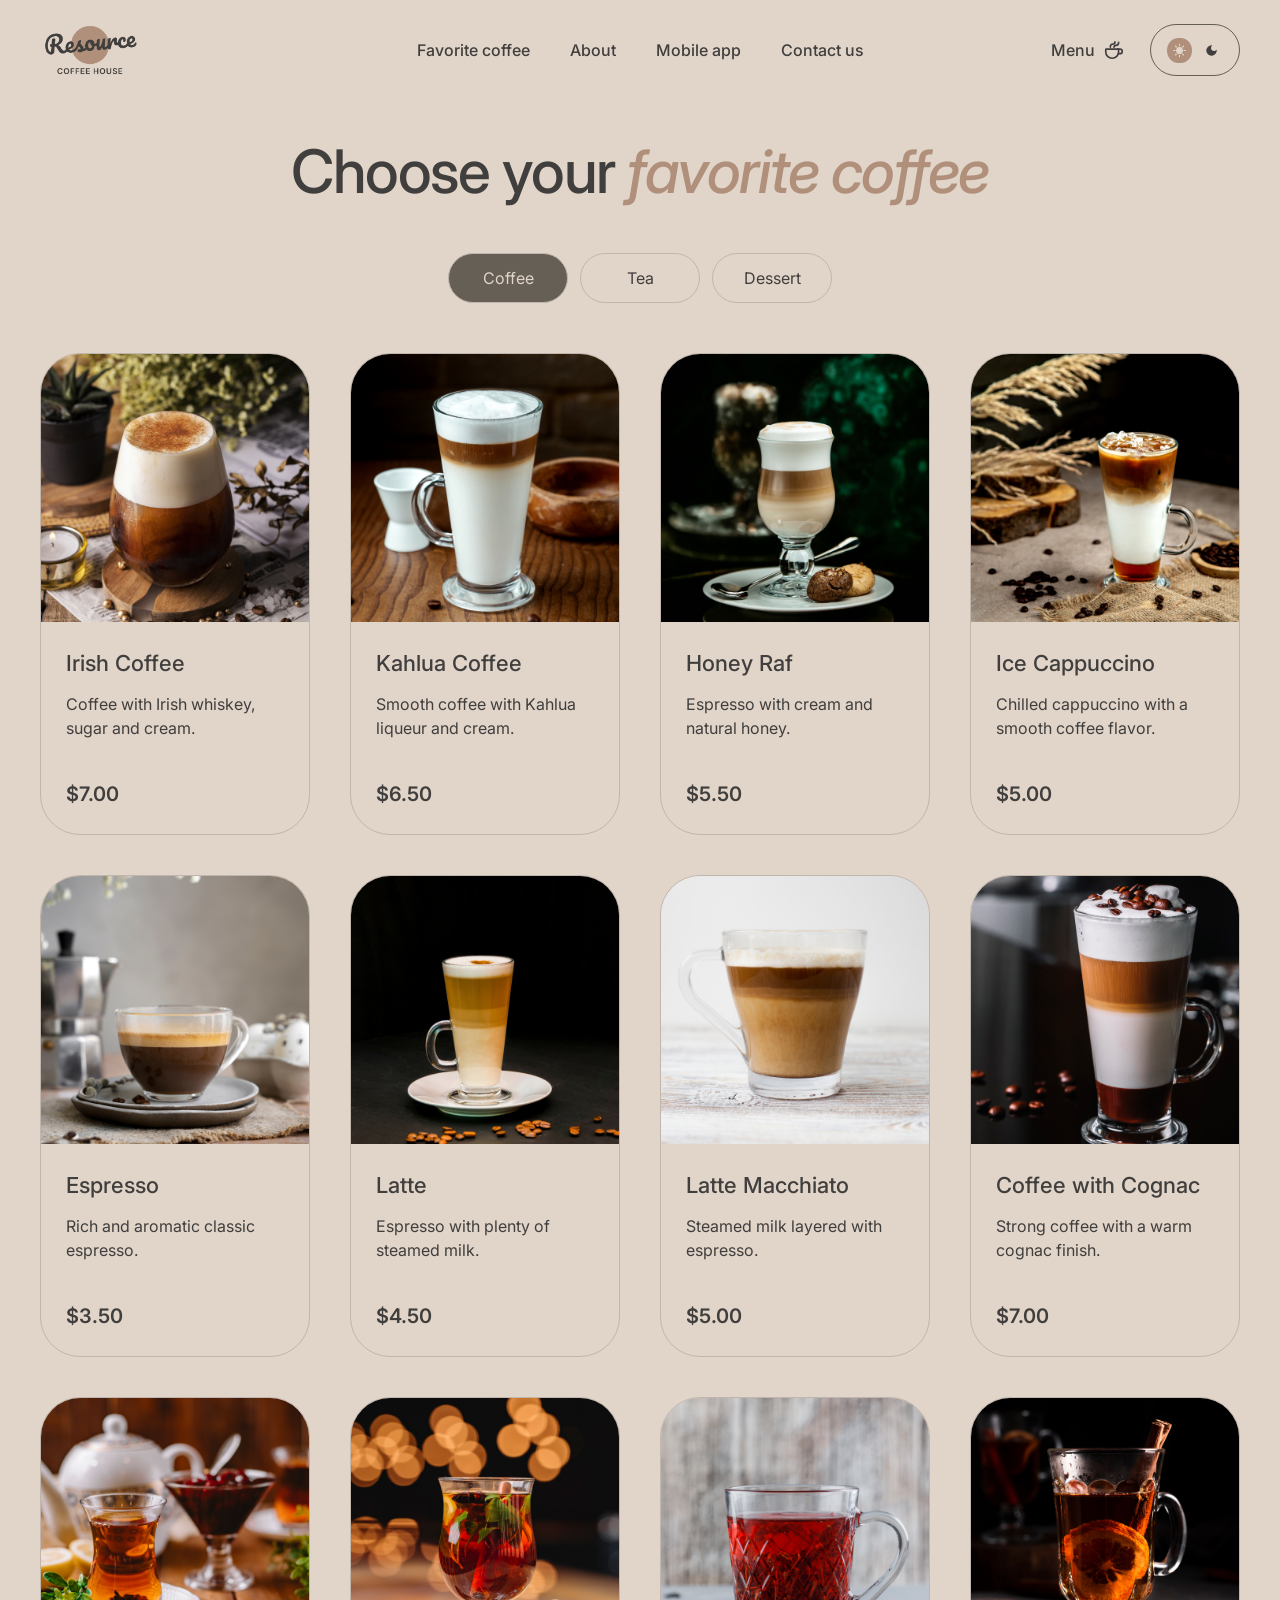
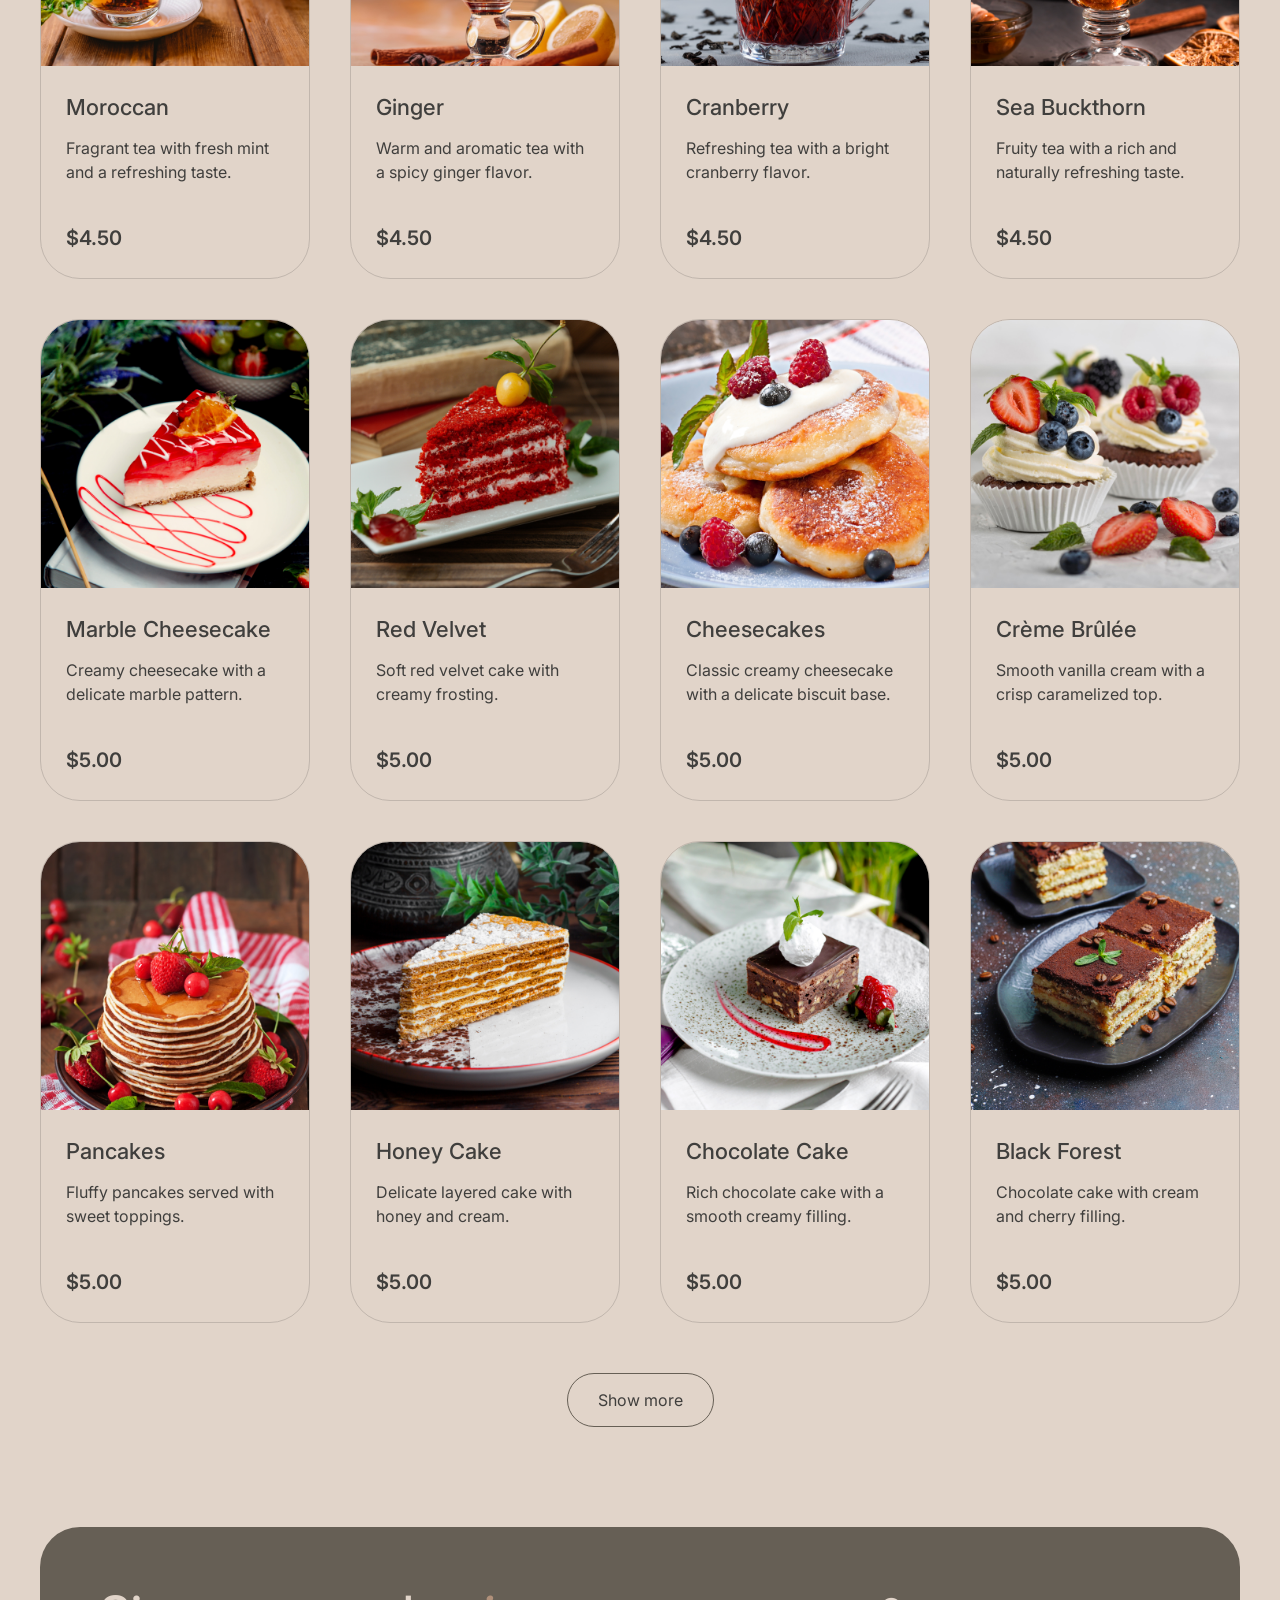
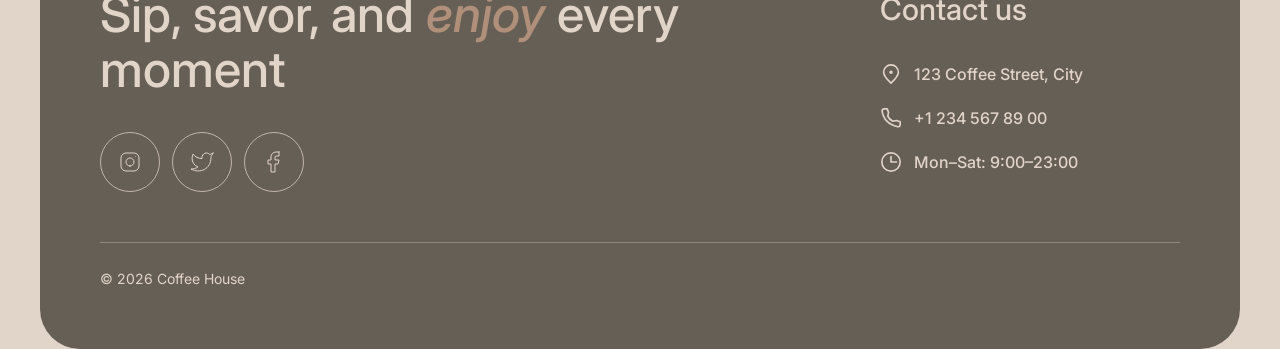
==== menu.html @ 5dfb5747 "feat: add landing page" ====
<!DOCTYPE html>
<html lang="en">
<head>
  <meta charset="utf-8">
  <meta name="viewport" content="width=device-width, initial-scale=1">
  <meta name="description" content="Coffee House menu.">
  <title>Coffee House - Menu</title>

  <link rel="icon" type="image/svg+xml" href="images/icons/coffee-cup.svg">

  <link rel="preconnect" href="https://fonts.googleapis.com">
  <link rel="preconnect" href="https://fonts.gstatic.com" crossorigin>
  <link
    href="https://fonts.googleapis.com/css2?family=Inter:ital,wght@0,400;0,500;0,600;1,500&display=swap"
    rel="stylesheet"
  >

  <link rel="stylesheet" href="css/style.css">
</head>

<body>

  <header class="header container">
    <a class="logo" href="index.html" aria-label="Coffee House home">
      <img class="logo__img logo-light" src="images/logo.png" alt="Coffee House">
      <img class="logo__img logo-dark" src="images/logo-dark.png" alt="">
    </a>

    <nav class="navigation" aria-label="Main navigation">
      <ul class="navigation-list">
        <li class="navigation-item">
          <a class="navigation-link" href="index.html#favorite">Favorite coffee</a>
        </li>
        <li class="navigation-item">
          <a class="navigation-link" href="index.html#about">About</a>
        </li>
        <li class="navigation-item">
          <a class="navigation-link" href="index.html#mobile-app">Mobile app</a>
        </li>
        <li class="navigation-item">
          <a class="navigation-link" href="#contacts">Contact us</a>
        </li>
      </ul>
    </nav>

    <div class="header-actions">
      <a class="menu-link" href="menu.html">
        <span>Menu</span>
        <img
          class="menu-link-icon"
          src="images/icons/coffee-cup.svg"
          alt=""
        >
      </a>

      <button class="theme-button" type="button" aria-label="Change theme">
        <img
          class="theme-icon theme-sun"
          src="images/icons/Sun.png"
          alt=""
        >
        <img
          class="theme-icon theme-sun-dark"
          src="images/icons/Sun-dark.png"
          alt=""
        >
        <img
          class="theme-icon theme-moon"
          src="images/icons/Moon.png"
          alt=""
        >
        <img
          class="theme-icon theme-moon-dark"
          src="images/icons/Moon-dark.png"
          alt=""
        >
      </button>

      <button
        class="burger-button"
        type="button"
        aria-label="Open navigation menu"
      >
        <span></span>
        <span></span>
      </button>
    </div>
  </header>

  <main class="menu container">

    <h1 class="section-title menu-title">
      Choose your <span>favorite coffee</span>
    </h1>

    <div class="menu-categories">
      <button class="menu-category menu-category-active" type="button">
        Coffee
      </button>

      <button class="menu-category" type="button">
        Tea
      </button>

      <button class="menu-category" type="button">
        Dessert
      </button>
    </div>

    <div class="menu-grid">

      <!-- Coffee -->

      <article class="menu-card">
        <div class="menu-card-image">
          <img src="images/irish-coffee.jpg" alt="Irish Coffee">
        </div>
        <div class="menu-card-content">
          <h2 class="menu-card-title">Irish Coffee</h2>
          <p class="menu-card-description">
            Coffee with Irish whiskey, sugar and cream.
          </p>
          <p class="menu-card-price">$7.00</p>
        </div>
      </article>

      <article class="menu-card">
        <div class="menu-card-image">
          <img src="images/kahlua-coffee.jpg" alt="Kahlua Coffee">
        </div>
        <div class="menu-card-content">
          <h2 class="menu-card-title">Kahlua Coffee</h2>
          <p class="menu-card-description">
            Smooth coffee with Kahlua liqueur and cream.
          </p>
          <p class="menu-card-price">$6.50</p>
        </div>
      </article>

      <article class="menu-card">
        <div class="menu-card-image">
          <img src="images/honey-raf.jpg" alt="Honey Raf">
        </div>
        <div class="menu-card-content">
          <h2 class="menu-card-title">Honey Raf</h2>
          <p class="menu-card-description">
            Espresso with cream and natural honey.
          </p>
          <p class="menu-card-price">$5.50</p>
        </div>
      </article>

      <article class="menu-card">
        <div class="menu-card-image">
          <img src="images/ice-cappuccino.jpg" alt="Ice Cappuccino">
        </div>
        <div class="menu-card-content">
          <h2 class="menu-card-title">Ice Cappuccino</h2>
          <p class="menu-card-description">
            Chilled cappuccino with a smooth coffee flavor.
          </p>
          <p class="menu-card-price">$5.00</p>
        </div>
      </article>

      <article class="menu-card">
        <div class="menu-card-image">
          <img src="images/espresso.jpg" alt="Espresso">
        </div>
        <div class="menu-card-content">
          <h2 class="menu-card-title">Espresso</h2>
          <p class="menu-card-description">
            Rich and aromatic classic espresso.
          </p>
          <p class="menu-card-price">$3.50</p>
        </div>
      </article>

      <article class="menu-card">
        <div class="menu-card-image">
          <img src="images/latte.jpg" alt="Latte">
        </div>
        <div class="menu-card-content">
          <h2 class="menu-card-title">Latte</h2>
          <p class="menu-card-description">
            Espresso with plenty of steamed milk.
          </p>
          <p class="menu-card-price">$4.50</p>
        </div>
      </article>

      <article class="menu-card">
        <div class="menu-card-image">
          <img src="images/latte-macchiato.jpg" alt="Latte Macchiato">
        </div>
        <div class="menu-card-content">
          <h2 class="menu-card-title">Latte Macchiato</h2>
          <p class="menu-card-description">
            Steamed milk layered with espresso.
          </p>
          <p class="menu-card-price">$5.00</p>
        </div>
      </article>

      <article class="menu-card">
        <div class="menu-card-image">
          <img src="images/coffee-with-cognac.jpg" alt="Coffee with Cognac">
        </div>
        <div class="menu-card-content">
          <h2 class="menu-card-title">Coffee with Cognac</h2>
          <p class="menu-card-description">
            Strong coffee with a warm cognac finish.
          </p>
          <p class="menu-card-price">$7.00</p>
        </div>
      </article>

      <!-- Tea -->

      <article class="menu-card">
        <div class="menu-card-image">
          <img src="images/moroccan.png" alt="Moroccan Tea">
        </div>
        <div class="menu-card-content">
          <h2 class="menu-card-title">Moroccan</h2>
          <p class="menu-card-description">
            Fragrant tea with fresh mint and a refreshing taste.
          </p>
          <p class="menu-card-price">$4.50</p>
        </div>
      </article>

      <article class="menu-card">
        <div class="menu-card-image">
          <img src="images/ginger.png" alt="Ginger Tea">
        </div>
        <div class="menu-card-content">
          <h2 class="menu-card-title">Ginger</h2>
          <p class="menu-card-description">
            Warm and aromatic tea with a spicy ginger flavor.
          </p>
          <p class="menu-card-price">$4.50</p>
        </div>
      </article>

      <article class="menu-card">
        <div class="menu-card-image">
          <img src="images/cranberry.png" alt="Cranberry Tea">
        </div>
        <div class="menu-card-content">
          <h2 class="menu-card-title">Cranberry</h2>
          <p class="menu-card-description">
            Refreshing tea with a bright cranberry flavor.
          </p>
          <p class="menu-card-price">$4.50</p>
        </div>
      </article>

      <article class="menu-card">
        <div class="menu-card-image">
          <img src="images/sea-buckthorn.png" alt="Sea Buckthorn Tea">
        </div>
        <div class="menu-card-content">
          <h2 class="menu-card-title">Sea Buckthorn</h2>
          <p class="menu-card-description">
            Fruity tea with a rich and naturally refreshing taste.
          </p>
          <p class="menu-card-price">$4.50</p>
        </div>
      </article>

      <!-- Dessert -->

      <article class="menu-card">
        <div class="menu-card-image">
          <img src="images/marble-cheesecake.png" alt="Marble Cheesecake">
        </div>
        <div class="menu-card-content">
          <h2 class="menu-card-title">Marble Cheesecake</h2>
          <p class="menu-card-description">
            Creamy cheesecake with a delicate marble pattern.
          </p>
          <p class="menu-card-price">$5.00</p>
        </div>
      </article>

      <article class="menu-card">
        <div class="menu-card-image">
          <img src="images/red-velvet.png" alt="Red Velvet">
        </div>
        <div class="menu-card-content">
          <h2 class="menu-card-title">Red Velvet</h2>
          <p class="menu-card-description">
            Soft red velvet cake with creamy frosting.
          </p>
          <p class="menu-card-price">$5.00</p>
        </div>
      </article>

      <article class="menu-card">
        <div class="menu-card-image">
          <img src="images/cheesecakes.png" alt="Cheesecakes">
        </div>
        <div class="menu-card-content">
          <h2 class="menu-card-title">Cheesecakes</h2>
          <p class="menu-card-description">
            Classic creamy cheesecake with a delicate biscuit base.
          </p>
          <p class="menu-card-price">$5.00</p>
        </div>
      </article>

      <article class="menu-card">
        <div class="menu-card-image">
          <img src="images/creme-brulee.png" alt="Crème Brûlée">
        </div>
        <div class="menu-card-content">
          <h2 class="menu-card-title">Crème Brûlée</h2>
          <p class="menu-card-description">
            Smooth vanilla cream with a crisp caramelized top.
          </p>
          <p class="menu-card-price">$5.00</p>
        </div>
      </article>

      <article class="menu-card">
        <div class="menu-card-image">
          <img src="images/pancakes.png" alt="Pancakes">
        </div>
        <div class="menu-card-content">
          <h2 class="menu-card-title">Pancakes</h2>
          <p class="menu-card-description">
            Fluffy pancakes served with sweet toppings.
          </p>
          <p class="menu-card-price">$5.00</p>
        </div>
      </article>

      <article class="menu-card">
        <div class="menu-card-image">
          <img src="images/honey-cake.png" alt="Honey Cake">
        </div>
        <div class="menu-card-content">
          <h2 class="menu-card-title">Honey Cake</h2>
          <p class="menu-card-description">
            Delicate layered cake with honey and cream.
          </p>
          <p class="menu-card-price">$5.00</p>
        </div>
      </article>

      <article class="menu-card">
        <div class="menu-card-image">
          <img src="images/chocolate-cake.png" alt="Chocolate Cake">
        </div>
        <div class="menu-card-content">
          <h2 class="menu-card-title">Chocolate Cake</h2>
          <p class="menu-card-description">
            Rich chocolate cake with a smooth creamy filling.
          </p>
          <p class="menu-card-price">$5.00</p>
        </div>
      </article>

      <article class="menu-card">
        <div class="menu-card-image">
          <img src="images/black-forest.png" alt="Black Forest">
        </div>
        <div class="menu-card-content">
          <h2 class="menu-card-title">Black Forest</h2>
          <p class="menu-card-description">
            Chocolate cake with cream and cherry filling.
          </p>
          <p class="menu-card-price">$5.00</p>
        </div>
      </article>

    </div>

    <button class="menu-more" type="button">
      Show more
    </button>
  </main>

  <footer class="footer container" id="contacts">
    <div class="footer-inner">

      <div class="footer-offer">
        <h2 class="footer-title">
          Sip, savor, and <span>enjoy</span> every moment
        </h2>

        <div class="footer-socials">
          <a
            class="footer-social"
            href="https://www.instagram.com/"
            aria-label="Instagram"
          >
            <img src="images/icons/instagram.svg" alt="">
          </a>

          <a
            class="footer-social"
            href="https://twitter.com/"
            aria-label="Twitter"
          >
            <img src="images/icons/twitter.svg" alt="">
          </a>

          <a
            class="footer-social"
            href="https://www.facebook.com/"
            aria-label="Facebook"
          >
            <img src="images/icons/facebook.svg" alt="">
          </a>
        </div>
      </div>

      <div class="footer-contacts">
        <h2>Contact us</h2>

        <ul class="contacts">
          <li>
            <a class="contact-link" href="#">
              <img src="images/icons/pin-alt.svg" alt="">
              <span>123 Coffee Street, City</span>
            </a>
          </li>

          <li>
            <a class="contact-link" href="tel:+12345678900">
              <img src="images/icons/phone.svg" alt="">
              <span>+1 234 567 89 00</span>
            </a>
          </li>

          <li class="contact-hours">
            <img src="images/icons/clock.svg" alt="">
            <span>Mon–Sat: 9:00–23:00</span>
          </li>
        </ul>
      </div>

    </div>

    <p class="footer-copyright">© 2026 Coffee House</p>
  </footer>

  <script src="js/script.js"></script>
</body>
</html>
---- css/style.css ----
/* Основные настройки */

* {
  box-sizing: border-box;
}

html {
  scroll-behavior: smooth;
}

body {
  margin: 0;
  background: #e1d4c9;
  color: #403f3d;
  font-family: "Inter", Arial, sans-serif;
  font-size: 16px;
  line-height: 1.5;
  transition: background-color 0.3s ease, color 0.3s ease;
}

body.dark-theme {
  background: #403f3d;
  color: #e1d4c9;
}

a {
  color: inherit;
  text-decoration: none;
}

button {
  color: inherit;
  font: inherit;
}

img {
  display: block;
  max-width: 100%;
}

.container {
  width: min(1360px, calc(100% - 80px));
  margin: 0 auto;
}

.section-title {
  margin: 0;
  font-size: 60px;
  font-weight: 500;
  line-height: 1.05;
  letter-spacing: -1.5px;
}

.section-title span,
.footer-title span,
.hero-title-accent {
  color: #b0907a;
  font-style: italic;
}

body.dark-theme .section-title span,
body.dark-theme .footer-title span,
body.dark-theme .hero-title-accent {
  color: #c1b6ad;
}

/* Шапка */

.header {
  display: grid;
  grid-template-columns: 1fr auto 1fr;
  align-items: center;
  min-height: 100px;
  gap: 30px;
}

.logo {
  justify-self: start;
  flex-shrink: 0;
  width: 100px;
}

.logo__img {
  width: 100px;
  height: auto;
}

.logo-dark {
  display: none;
}

body.dark-theme .logo-light {
  display: none;
}

body.dark-theme .logo-dark {
  display: block;
}

.navigation {
  justify-self: center;
}

.navigation-list {
  display: flex;
  align-items: center;
  gap: 40px;
  margin: 0;
  padding: 0;
  list-style: none;
}

.navigation-link,
.menu-link {
  position: relative;
  font-weight: 500;
}

.navigation-link::after,
.menu-link::after {
  position: absolute;
  right: 0;
  bottom: -6px;
  left: 0;
  height: 2px;
  background: currentColor;
  content: "";
  transform: scaleX(0);
  transform-origin: right;
  transition: transform 0.3s ease;
}

.navigation-link:hover::after,
.menu-link:hover::after {
  transform: scaleX(1);
  transform-origin: left;
}

.header-actions {
  display: flex;
  align-items: center;
  justify-self: end;
  gap: 25px;
}

.menu-link {
  display: flex;
  align-items: center;
  gap: 8px;
}

.menu-link-icon {
  width: 22px;
  height: 22px;
  object-fit: contain;
}

/* Переключатель темы */

.theme-button {
  display: flex;
  align-items: center;
  justify-content: center;
  gap: 7px;
  width: 90px;
  height: 52px;
  padding: 6px 12px;
  border: 1px solid #665f55;
  border-radius: 100px;
  background: transparent;
  cursor: pointer;
  transition: background-color 0.3s ease, transform 0.3s ease;
}

.theme-button:hover {
  transform: scale(1.03);
}

.theme-icon {
  width: 25px;
  height: 25px;
}

.theme-sun-dark,
.theme-moon-dark {
  display: none;
}

.theme-sun,
.theme-moon {
  display: block;
}

body.dark-theme .theme-sun,
body.dark-theme .theme-moon {
  display: none;
}

body.dark-theme .theme-sun-dark,
body.dark-theme .theme-moon-dark {
  display: block;
}

/* Бургер */

.burger-button {
  display: none;
  width: 44px;
  height: 44px;
  padding: 10px;
  border: 1px solid #665f55;
  border-radius: 50%;
  background: transparent;
}

/* Главный экран */

.hero {
  position: relative;
  min-height: 644px;
  overflow: hidden;
  border-radius: 40px;
}

.hero-background {
  position: absolute;
  inset: 0;
}

.hero-background::after {
  position: absolute;
  inset: 0;
  background: rgb(0 0 0 / 45%);
  content: "";
}

.hero-background img {
  width: 100%;
  height: 100%;
  object-fit: cover;
}

.hero-content {
  position: relative;
  z-index: 1;
  display: flex;
  flex-direction: column;
  align-items: flex-start;
  justify-content: center;
  width: min(530px, 100%);
  min-height: 644px;
  padding: 60px;
  color: #e1d4c9;
}

.hero-title {
  margin: 0 0 30px;
  font-size: 72px;
  font-weight: 500;
  line-height: 1.05;
  letter-spacing: -2px;
}

.hero-title span {
  display: block;
}

.hero-text {
  max-width: 500px;
  margin: 0 0 40px;
  font-size: 16px;
  line-height: 1.5;
}

.hero-button {
  display: inline-flex;
  align-items: center;
  justify-content: center;
  gap: 12px;
  min-width: 200px;
  min-height: 64px;
  padding: 15px 25px;
  border-radius: 20px;
  background: #e1d4c9;
  color: #403f3d;
  font-weight: 600;
  transition: background-color 0.3s ease, transform 0.3s ease;
}

.hero-button-icon {
  font-size: 20px;
  transition: transform 0.3s ease;
}

.hero-button:hover {
  background: #fff;
  transform: translateY(-2px);
}

.hero-button:hover .hero-button-icon {
  transform: translate(3px, -3px);
}

/* Любимый кофе */

.favorite {
  padding-top: 100px;
}

.favorite-title {
  margin-bottom: 50px;
  text-align: center;
}

.slider {
  display: flex;
  align-items: center;
  justify-content: center;
  gap: 35px;
}

.slider-viewport {
  width: 480px;
  overflow: hidden;
}

.slider-track {
  display: flex;
}

.slider-card {
  flex: 0 0 100%;
  text-align: center;
}

.slider-image {
  width: 480px;
  height: 480px;
  margin: 0 auto 25px;
  object-fit: contain;
}

.slider-title {
  margin: 0 0 15px;
  font-size: 30px;
  font-weight: 500;
}

.slider-description {
  max-width: 480px;
  margin: 0 auto 15px;
}

.slider-price {
  margin: 0;
  font-size: 24px;
  font-weight: 600;
}

.slider-button {
  display: flex;
  align-items: center;
  justify-content: center;
  flex-shrink: 0;
  width: 60px;
  height: 60px;
  padding: 0;
  border: 1px solid #665f55;
  border-radius: 50%;
  background: transparent;
  cursor: pointer;
  font-size: 25px;
  transition: background-color 0.3s ease, color 0.3s ease;
}

.slider-button:hover {
  background: #665f55;
  color: #e1d4c9;
}

.slider-controls {
  display: flex;
  justify-content: center;
  gap: 8px;
  margin-top: 30px;
}

.slider-control {
  width: 40px;
  height: 4px;
  padding: 0;
  border: 0;
  border-radius: 5px;
  background: #c1b6ad;
}

.slider-control-active {
  background: #665f55;
}

/* О кофейне */

.about {
  padding-top: 100px;
}

.about-title {
  margin-bottom: 50px;
}

.about-images {
  display: grid;
  grid-template-columns: 1fr 1fr;
  gap: 40px;
}

.about-column {
  display: flex;
  flex-direction: column;
  gap: 40px;
}

.about-box {
  position: relative;
  overflow: hidden;
  border-radius: 40px;
}

.about-box-tall {
  height: 590px;
}

.about-box-short {
  height: 430px;
}

.about-box img {
  width: 100%;
  height: 100%;
  object-fit: cover;
  transition: transform 0.5s ease;
}

.about-box:hover img {
  transform: scale(1.03);
}

/* Мобильное приложение */

.mobile-app {
  padding-top: 100px;
}

.mobile-app-content {
  display: flex;
  align-items: center;
  justify-content: space-between;
  min-height: 620px;
  padding: 60px;
  overflow: hidden;
  border-radius: 40px;
  background: #e1d4c9;
  color: #403f3d;
}

.mobile-app-text {
  width: 52%;
  min-width: 0;
}

.mobile-app-text .section-title {
  margin-bottom: 30px;
}

.mobile-app-text p {
  max-width: 500px;
  margin: 0 0 35px;
}

.mobile-app-buttons {
  display: flex;
  flex-wrap: wrap;
  gap: 15px;
}

.store-button {
  display: flex;
  align-items: center;
  gap: 10px;
  min-width: 190px;
  min-height: 64px;
  padding: 10px 18px;
  border: 1px solid #665f55;
  border-radius: 15px;
  transition: background-color 0.3s ease, color 0.3s ease;
}

.store-button:hover {
  background: #665f55;
  color: #e1d4c9;
}

.store-button-icon {
  width: 28px;
  height: 28px;
  flex-shrink: 0;
}

.store-icon-dark {
  display: none;
}

body.dark-theme .store-icon-light {
  display: none;
}

body.dark-theme .store-icon-dark {
  display: block;
}

.store-button-text {
  display: flex;
  flex-direction: column;
  font-size: 16px;
  font-weight: 600;
  line-height: 1.2;
}

.store-button-caption {
  font-size: 10px;
  font-weight: 400;
  text-transform: uppercase;
}

.mobile-app-image {
  display: flex;
  align-items: center;
  justify-content: center;
  width: 43%;
  min-width: 0;
}

.mobile-app-image img {
  width: min(520px, 100%);
  max-height: 620px;
  object-fit: contain;
}

/* Подвал */

.footer {
  margin-top: 100px;
  padding: 60px;
  border-radius: 40px;
  background: #665f55;
  color: #e1d4c9;
}

.footer-inner {
  display: flex;
  justify-content: space-between;
  gap: 80px;
  min-width: 0;
}

.footer-offer {
  max-width: 600px;
  min-width: 0;
}

.footer-title {
  margin: 0 0 35px;
  font-size: 50px;
  font-weight: 500;
  line-height: 1.1;
}

.footer-socials {
  display: flex;
  gap: 12px;
}

.footer-social {
  display: flex;
  align-items: center;
  justify-content: center;
  width: 60px;
  height: 60px;
  border: 1px solid #c1b6ad;
  border-radius: 50%;
  transition: background-color 0.3s ease, transform 0.3s ease;
}

.footer-social img {
  width: 24px;
  height: 24px;
}

.footer-social:hover {
  background: #e1d4c9;
  transform: translateY(-3px);
}

.footer-social:hover img {
  filter: brightness(0.5);
}

.footer-contacts {
  min-width: 300px;
}

.footer-contacts h2 {
  margin: 0 0 30px;
  font-size: 30px;
  font-weight: 500;
}

.contacts {
  display: flex;
  flex-direction: column;
  gap: 20px;
  margin: 0;
  padding: 0;
  list-style: none;
}

.contact-link,
.contact-hours {
  display: flex;
  align-items: center;
  gap: 12px;
  font-weight: 500;
}

.contact-link img,
.contact-hours img {
  width: 22px;
  height: 22px;
  flex-shrink: 0;
}

.contact-link {
  position: relative;
  width: fit-content;
}

.contact-link::after {
  position: absolute;
  right: 0;
  bottom: -5px;
  left: 34px;
  height: 1px;
  background: currentColor;
  content: "";
  transform: scaleX(0);
  transform-origin: right;
  transition: transform 0.3s ease;
}

.contact-link:hover::after {
  transform: scaleX(1);
  transform-origin: left;
}

.footer-copyright {
  margin: 50px 0 0;
  padding-top: 25px;
  border-top: 1px solid rgb(225 212 201 / 35%);
  font-size: 14px;
}

/* Меню */

.menu {
  padding-top: 40px;
}

.menu-title {
  max-width: 800px;
  margin: 0 auto 50px;
  text-align: center;
}

.menu-categories {
  display: flex;
  justify-content: center;
  gap: 12px;
  margin-bottom: 50px;
}

.menu-category {
  min-width: 120px;
  padding: 12px 22px;
  border: 1px solid #c1b6ad;
  border-radius: 100px;
  background: transparent;
  cursor: pointer;
  text-align: center;
  transition: background-color 0.3s ease, color 0.3s ease;
}

.menu-category:hover,
.menu-category-active {
  background: #665f55;
  color: #e1d4c9;
}

.menu-grid {
  display: grid;
  grid-template-columns: repeat(4, 1fr);
  gap: 40px;
}

.menu-card {
  overflow: hidden;
  border: 1px solid #c1b6ad;
  border-radius: 40px;
  background: transparent;
  transition: transform 0.3s ease, box-shadow 0.3s ease;
}

.menu-card:hover {
  transform: translateY(-5px);
  box-shadow: 0 10px 30px rgb(64 63 61 / 12%);
}

.menu-card-image {
  width: 100%;
  aspect-ratio: 1;
  overflow: hidden;
}

.menu-card-image img {
  width: 100%;
  height: 100%;
  object-fit: cover;
  transition: transform 0.4s ease;
}

.menu-card:hover .menu-card-image img {
  transform: scale(1.04);
}

.menu-card-content {
  padding: 25px;
}

.menu-card-title {
  margin: 0 0 12px;
  font-size: 22px;
  font-weight: 500;
}

.menu-card-description {
  min-height: 72px;
  margin: 0 0 15px;
}

.menu-card-price {
  margin: 0;
  font-size: 20px;
  font-weight: 600;
}

.menu-more {
  display: block;
  margin: 50px auto 0;
  padding: 14px 30px;
  border: 1px solid #665f55;
  border-radius: 100px;
  background: transparent;
  cursor: pointer;
  transition: background-color 0.3s ease, color 0.3s ease;
}

.menu-more:hover {
  background: #665f55;
  color: #e1d4c9;
}

/* Планшетная версия */

@media (max-width: 1100px) {
  .container {
    width: min(100% - 60px, 1360px);
  }

  .navigation-list {
    gap: 20px;
  }

  .header-actions {
    gap: 15px;
  }

  .hero,
  .hero-content {
    min-height: 600px;
  }

  .hero-title {
    font-size: 60px;
  }

  .mobile-app-content {
    min-height: 560px;
    padding: 45px;
  }

  .mobile-app-image {
    width: 40%;
  }

  .mobile-app-image img {
    width: 350px;
    max-height: 470px;
  }

  .menu-grid {
    grid-template-columns: repeat(3, 1fr);
  }
}

/* Мобильная версия */

@media (max-width: 768px) {
  .container {
    width: calc(100% - 32px);
    min-width: 0;
  }

  .header {
    display: flex;
    min-height: 90px;
    gap: 15px;
  }

  .logo {
    width: 100px;
    min-width: 0;
  }

  .logo__img {
    width: 100px;
  }

  .navigation,
  .menu-link {
    display: none;
  }

  .header-actions {
    display: flex;
    align-items: center;
    justify-self: auto;
    gap: 12px;
    margin-left: auto;
    min-width: 0;
  }

  .theme-button {
    width: 76px;
    height: 50px;
    flex-shrink: 0;
  }

  .burger-button {
    display: flex;
    flex-shrink: 0;
    flex-direction: column;
    align-items: center;
    justify-content: center;
    gap: 6px;
  }

  .burger-button span {
    width: 20px;
    height: 2px;
    border-radius: 2px;
    background: currentColor;
  }

  .section-title {
    font-size: 42px;
  }

  .hero {
    min-height: 600px;
    border-radius: 30px;
  }

  .hero-content {
    width: 100%;
    min-height: 600px;
    padding: 40px 30px;
  }

  .hero-title {
    font-size: 52px;
  }

  .slider {
    min-width: 0;
    gap: 15px;
  }

  .slider-viewport {
    width: calc(100% - 130px);
    min-width: 0;
  }

  .slider-card {
    min-width: 0;
  }

  .slider-button {
    width: 50px;
    height: 50px;
  }

  .slider-image {
    width: 100%;
    height: auto;
  }

  .about-images {
    grid-template-columns: 1fr;
  }

  .about-box-tall,
  .about-box-short {
    height: 500px;
  }

  .about-column:last-child .about-box-short,
  .about-column:last-child .about-box-tall {
    display: none;
  }

  .mobile-app-content {
    flex-direction: column;
    align-items: flex-start;
    min-height: auto;
    padding: 40px 30px 0;
  }

  .mobile-app-text {
    width: 100%;
  }

  .mobile-app-image {
    width: 100%;
    margin-top: 40px;
  }

  .mobile-app-image img {
    width: 330px;
    max-width: 100%;
    max-height: 440px;
  }

  .footer {
    padding: 45px 30px;
    border-radius: 30px;
  }

  .footer-inner {
    flex-direction: column;
    gap: 50px;
  }

  .footer-title {
    font-size: 42px;
  }

  .footer-contacts {
    min-width: 0;
  }

  .menu-grid {
    grid-template-columns: repeat(2, 1fr);
    gap: 20px;
  }

  .menu-card {
    border-radius: 30px;
  }

  .menu-card-content {
    padding: 20px;
  }
}

/* Маленькие экраны */

@media (max-width: 480px) {
  .section-title {
    font-size: 34px;
  }

  .header {
    min-height: 80px;
  }

  .logo,
  .logo__img {
    width: 80px;
  }

  .header-actions {
    gap: 8px;
  }

  .theme-button {
    width: 68px;
    height: 48px;
    padding: 6px 9px;
  }

  .theme-icon {
    width: 23px;
    height: 23px;
  }

  .hero {
    min-height: 550px;
    border-radius: 25px;
  }

  .hero-content {
    min-height: 550px;
    padding: 30px 20px;
  }

  .hero-title {
    font-size: 42px;
    letter-spacing: -1px;
  }

  .hero-text {
    font-size: 14px;
  }

  .favorite,
  .about,
  .mobile-app {
    padding-top: 70px;
  }

  .favorite-title {
    margin-bottom: 35px;
  }

  .slider {
    gap: 8px;
  }

  .slider-button {
    width: 42px;
    height: 42px;
    font-size: 18px;
  }

  .slider-viewport {
    width: calc(100% - 100px);
    min-width: 0;
  }

  .slider-title {
    font-size: 23px;
  }

  .slider-description {
    font-size: 14px;
  }

  .about-images {
    gap: 20px;
  }

  .about-column {
    gap: 20px;
  }

  .about-box-tall,
  .about-box-short {
    height: 330px;
    border-radius: 25px;
  }

  .mobile-app-content {
    padding: 30px 20px 0;
    border-radius: 25px;
  }

  .mobile-app-buttons {
    flex-direction: column;
    width: 100%;
  }

  .store-button {
    width: 100%;
    min-width: 0;
  }

  .mobile-app-image img {
    width: 280px;
    max-width: 100%;
    max-height: 380px;
  }

  .footer {
    margin-top: 70px;
    padding: 35px 20px;
    border-radius: 25px;
  }

  .footer-title {
    font-size: 34px;
  }

  .footer-social {
    width: 52px;
    height: 52px;
  }

  .footer-contacts h2 {
    font-size: 26px;
  }

  .menu-categories {
    flex-wrap: wrap;
  }

  .menu-grid {
    grid-template-columns: 1fr;
  }

  .menu-card-description {
    min-height: auto;
  }
}

/* Экран 380 px и меньше */

@media (max-width: 380px) {
  .container {
    width: calc(100% - 24px);
  }

  .header {
    gap: 8px;
  }

  .logo,
  .logo__img {
    width: 72px;
  }

  .header-actions {
    gap: 6px;
  }

  .theme-button {
    width: 64px;
    height: 46px;
    gap: 4px;
    padding: 5px 7px;
  }

  .theme-icon {
    width: 21px;
    height: 21px;
  }

  .burger-button {
    width: 42px;
    height: 42px;
  }

  .hero {
    min-height: 520px;
  }

  .hero-content {
    min-height: 520px;
    padding: 28px 18px;
  }

  .hero-title {
    font-size: 38px;
  }

  .hero-text {
    max-width: 100%;
  }

  .hero-button {
    min-width: 170px;
    min-height: 58px;
  }

  .favorite-title,
  .about-title {
    text-align: center;
  }

  .slider {
    gap: 5px;
  }

  .slider-button {
    flex-shrink: 0;
    width: 40px;
    height: 40px;
  }

  .slider-viewport {
    width: calc(100% - 90px);
  }

  .slider-title {
    font-size: 21px;
  }

  .slider-description {
    font-size: 13px;
  }

  .about-box-tall,
  .about-box-short {
    height: 300px;
  }

  .mobile-app-content {
    padding: 28px 18px 0;
  }

  .mobile-app-text .section-title {
    margin-bottom: 20px;
  }

  .mobile-app-text p {
    font-size: 14px;
  }

  .mobile-app-image {
    margin-top: 30px;
  }

  .mobile-app-image img {
    width: 260px;
    max-height: 350px;
  }

  .footer {
    padding: 30px 18px;
  }

  .footer-title {
    font-size: 30px;
  }

  .footer-contacts h2 {
    font-size: 24px;
  }

  .contact-link,
  .contact-hours {
    font-size: 14px;
  }

  .menu {
    padding-top: 25px;
  }

  .menu-title {
    margin-bottom: 30px;
  }

  .menu-categories {
    gap: 8px;
    margin-bottom: 30px;
  }

  .menu-category {
    min-width: 0;
    padding: 10px 16px;
  }

  .menu-grid {
    gap: 16px;
  }

  .menu-card-content {
    padding: 16px;
  }

  .menu-card-title {
    font-size: 20px;
  }
}

/* Доступность */

@media (prefers-reduced-motion: reduce) {
  html {
    scroll-behavior: auto;
  }

  *,
  *::before,
  *::after {
    transition-duration: 0.01ms !important;
  }
}

/* Тёмная тема */

body.dark-theme .theme-button,
body.dark-theme .slider-button,
body.dark-theme .menu-category,
body.dark-theme .menu-more {
  border-color: #c1b6ad;
}

body.dark-theme .slider-button:hover,
body.dark-theme .menu-category:hover,
body.dark-theme .menu-category-active,
body.dark-theme .menu-more:hover {
  background: #c1b6ad;
  color: #403f3d;
}

body.dark-theme .menu-card {
  border-color: #665f55;
}

body.dark-theme .mobile-app-content {
  background: #665f55;
  color: #e1d4c9;
}

body.dark-theme .store-button {
  border-color: #c1b6ad;
}

body.dark-theme .store-button:hover {
  background: #e1d4c9;
  color: #403f3d;
}

body.dark-theme .footer {
  background: #292724;
}

body.dark-theme .theme-button {
  border-color: #c1b6ad;
}
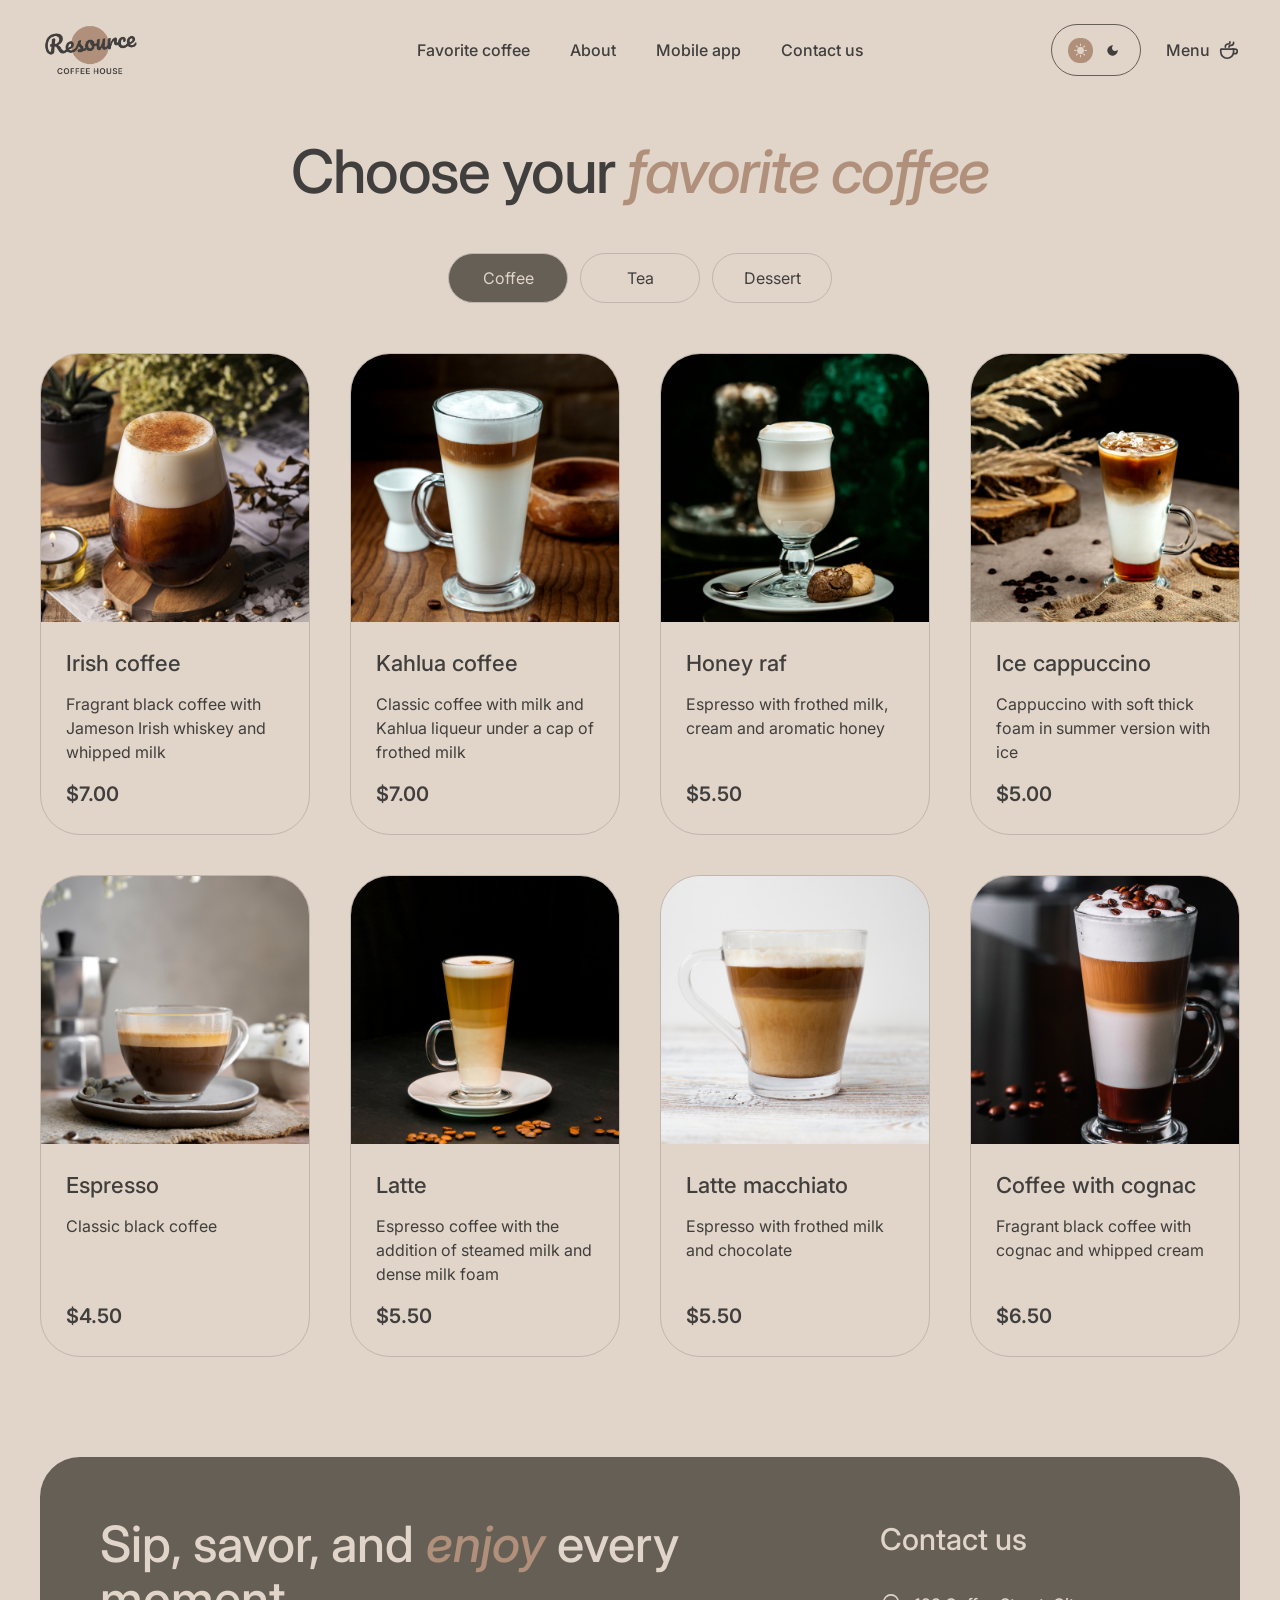
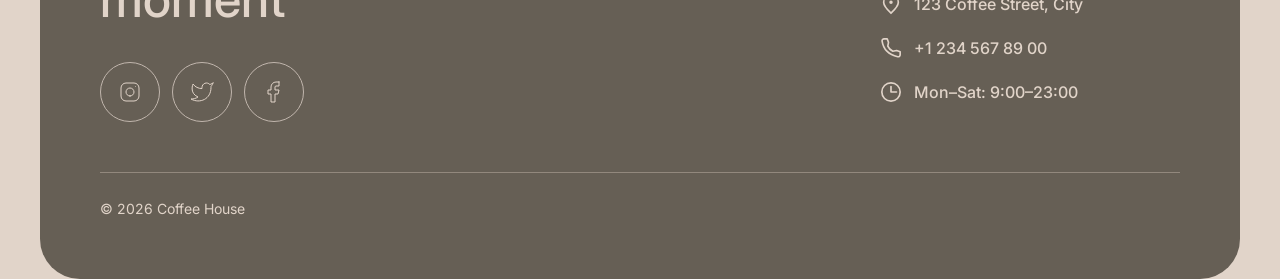
==== commit d9bef37f: "feat: implement landing page part 2" ====
--- a/menu.html
+++ b/menu.html
@@ -42,17 +42,7 @@
         </li>
       </ul>
     </nav>
-
     <div class="header-actions">
-      <a class="menu-link" href="menu.html">
-        <span>Menu</span>
-        <img
-          class="menu-link-icon"
-          src="images/icons/coffee-cup.svg"
-          alt=""
-        >
-      </a>
-
       <button class="theme-button" type="button" aria-label="Change theme">
         <img
           class="theme-icon theme-sun"
@@ -76,6 +66,15 @@
         >
       </button>
 
+      <a class="menu-link" href="menu.html">
+        <span>Menu</span>
+        <img
+          class="menu-link-icon"
+          src="images/icons/coffee-cup.svg"
+          alt=""
+        >
+      </a>
+
       <button
         class="burger-button"
         type="button"
@@ -94,15 +93,27 @@
     </h1>
 
     <div class="menu-categories">
-      <button class="menu-category menu-category-active" type="button">
+      <button
+        class="menu-category menu-category-active"
+        type="button"
+        data-category="coffee"
+      >
         Coffee
       </button>
 
-      <button class="menu-category" type="button">
+      <button
+        class="menu-category"
+        type="button"
+        data-category="tea"
+      >
         Tea
       </button>
 
-      <button class="menu-category" type="button">
+      <button
+        class="menu-category"
+        type="button"
+        data-category="dessert"
+      >
         Dessert
       </button>
     </div>
@@ -422,7 +433,7 @@
 
         <ul class="contacts">
           <li>
-            <a class="contact-link" href="#">
+            <a class="contact-link" href="https://www.google.com/maps/search/?api=1&query=123%20Coffee%20Street%2C%20City" target="_blank" rel="noopener noreferrer">
               <img src="images/icons/pin-alt.svg" alt="">
               <span>123 Coffee Street, City</span>
             </a>
--- a/css/style.css
+++ b/css/style.css
@@ -1356,4 +1356,413 @@
 
 body.dark-theme .theme-button {
   border-color: #c1b6ad;
+}
+
+/* Бургер-меню */
+
+body.burger-open {
+  overflow: hidden;
+}
+
+.burger-menu {
+  position: fixed;
+  top: 0;
+  right: 0;
+  bottom: 0;
+  left: 0;
+  z-index: 999;
+  display: none;
+  padding: 60px 20px 40px;
+  overflow-y: auto;
+  background-color: inherit;
+  color: inherit;
+  opacity: 0;
+  visibility: hidden;
+  pointer-events: none;
+  transform: translateX(100%);
+  transition:
+    transform 0.3s ease,
+    opacity 0.3s ease,
+    visibility 0s linear 0.3s;
+}
+
+.burger-menu-open {
+  opacity: 1;
+  visibility: visible;
+  pointer-events: auto;
+  transform: translateX(0);
+  transition:
+    transform 0.3s ease,
+    opacity 0.3s ease,
+    visibility 0s linear 0s;
+}
+
+.burger-menu-list {
+  display: flex;
+  flex-direction: column;
+  align-items: center;
+  gap: 40px;
+  margin: 0;
+  padding: 0;
+  list-style: none;
+}
+
+.burger-menu-item {
+  display: flex;
+  justify-content: center;
+}
+
+.burger-menu-link {
+  display: flex;
+  align-items: center;
+  justify-content: center;
+  gap: 8px;
+  font-size: 24px;
+  font-weight: 500;
+  text-align: center;
+  text-decoration: none;
+}
+
+.burger-menu-link-menu img {
+  width: 20px;
+  height: 20px;
+}
+
+.burger-button span {
+  transition:
+    transform 0.3s ease,
+    opacity 0.3s ease;
+}
+
+.burger-button-open span:first-child {
+  transform: translateY(4px) rotate(45deg);
+}
+
+.burger-button-open span:last-child {
+  transform: translateY(-4px) rotate(-45deg);
+}
+
+@media (max-width: 480px) {
+  .burger-menu {
+    padding: 50px 20px 30px;
+  }
+
+  .burger-menu-list {
+    gap: 30px;
+  }
+
+  .burger-menu-link {
+    font-size: 22px;
+  }
+}
+
+/* Слайдер */
+
+.slider {
+  display: flex;
+  align-items: center;
+  justify-content: center;
+  gap: 40px;
+  width: 100%;
+}
+
+.slider-viewport {
+  flex: 1 1 auto;
+  width: 100%;
+  max-width: 480px;
+  min-width: 0;
+  overflow: hidden;
+}
+
+.slider-track {
+  display: flex;
+  width: 100%;
+  transition: transform 0.5s ease;
+}
+
+.slider-card {
+  flex: 0 0 100%;
+  width: 100%;
+}
+
+.slider-button {
+  flex-shrink: 0;
+  width: 44px;
+  height: 44px;
+  cursor: pointer;
+}
+
+.slider-controls {
+  display: flex;
+  align-items: center;
+  justify-content: center;
+  gap: 8px;
+}
+
+.slider-control {
+  position: relative;
+  width: 40px;
+  height: 4px;
+  padding: 0;
+  border: 0;
+  border-radius: 10px;
+  background-color: currentColor;
+  opacity: 0.4;
+  cursor: pointer;
+  transition:
+    opacity 0.3s ease,
+    transform 0.3s ease;
+}
+
+.slider-control::before {
+  content: "";
+  position: absolute;
+  inset: -10px 0;
+}
+
+.slider-control:hover {
+  opacity: 0.7;
+}
+
+.slider-control-active {
+  opacity: 1;
+}
+
+.slider-control-active:hover {
+  opacity: 1;
+}
+
+@media (max-width: 768px) {
+  .slider {
+    gap: 20px;
+  }
+
+  .slider-viewport {
+    max-width: 480px;
+  }
+
+  .slider-button {
+    width: 44px;
+    height: 44px;
+  }
+}
+
+@media (max-width: 480px) {
+  .slider {
+    gap: 12px;
+  }
+
+  .slider-button {
+    width: 40px;
+    height: 40px;
+  }
+
+  .slider-control {
+    width: 36px;
+  }
+}
+
+/* Модальное окно */
+
+body.modal-open {
+  overflow: hidden;
+}
+
+.menu-card {
+  cursor: pointer;
+}
+
+.product-modal-overlay {
+  position: fixed;
+  inset: 0;
+  z-index: 1000;
+  display: none;
+  align-items: center;
+  justify-content: center;
+  padding: 20px;
+  background-color: rgb(0 0 0 / 60%);
+  opacity: 0;
+  visibility: hidden;
+  transition:
+    opacity 0.3s ease,
+    visibility 0s linear 0.3s;
+}
+
+.product-modal-overlay-open {
+  display: flex;
+  opacity: 1;
+  visibility: visible;
+  transition:
+    opacity 0.3s ease,
+    visibility 0s linear 0s;
+}
+
+.product-modal {
+  position: relative;
+  display: flex;
+  gap: 40px;
+  width: min(800px, 100%);
+  max-height: calc(100vh - 40px);
+  padding: 40px;
+  overflow-y: auto;
+  border-radius: 40px;
+  background-color: #ffffff;
+  color: #403f3d;
+  transform: scale(0.95);
+  transition: transform 0.3s ease;
+}
+
+.product-modal-overlay-open .product-modal {
+  transform: scale(1);
+}
+
+.product-modal-close {
+  position: absolute;
+  top: 20px;
+  right: 20px;
+  z-index: 2;
+  display: flex;
+  align-items: center;
+  justify-content: center;
+  width: 44px;
+  height: 44px;
+  border: 1px solid #403f3d;
+  border-radius: 50%;
+  font-size: 28px;
+  line-height: 1;
+}
+
+.product-modal-image {
+  flex: 0 0 40%;
+  width: 40%;
+  height: fit-content;
+  aspect-ratio: 1;
+  border-radius: 20px;
+  object-fit: cover;
+}
+
+.product-modal-content {
+  flex: 1;
+  display: flex;
+  flex-direction: column;
+  gap: 16px;
+}
+
+.product-modal-title {
+  font-size: 32px;
+  line-height: 1.2;
+}
+
+.product-modal-description {
+  margin-bottom: 8px;
+}
+
+.product-modal-option-title {
+  font-weight: 600;
+}
+
+.product-modal-options {
+  display: flex;
+  flex-wrap: wrap;
+  gap: 8px;
+}
+
+.product-modal-option {
+  display: flex;
+  align-items: center;
+  justify-content: space-between;
+  gap: 12px;
+  min-width: 90px;
+  padding: 10px 14px;
+  border: 1px solid #c1b6ad;
+  border-radius: 100px;
+  transition:
+    background-color 0.3s ease,
+    color 0.3s ease,
+    border-color 0.3s ease;
+}
+
+.product-modal-option-active {
+  border-color: #403f3d;
+  color: #ffffff;
+  background-color: #403f3d;
+}
+
+.product-modal-total {
+  display: flex;
+  justify-content: space-between;
+  margin-top: 8px;
+  padding-top: 16px;
+  border-top: 1px solid #c1b6ad;
+  font-size: 20px;
+  font-weight: 600;
+}
+
+@media (max-width: 768px) {
+  .product-modal {
+    gap: 24px;
+    width: min(600px, 100%);
+    padding: 30px;
+  }
+
+  .product-modal-image {
+    flex-basis: 35%;
+    width: 35%;
+  }
+
+  .product-modal-title {
+    font-size: 28px;
+  }
+}
+
+@media (max-width: 520px) {
+  .product-modal {
+    flex-direction: column;
+    gap: 20px;
+    max-height: calc(100vh - 40px);
+    padding: 20px;
+    border-radius: 20px;
+  }
+
+  .product-modal-close {
+    top: 12px;
+    right: 12px;
+  }
+
+  .product-modal-image {
+    flex: none;
+    width: 100%;
+    max-width: 240px;
+    margin: 0 auto;
+  }
+
+  .product-modal-title {
+    padding-right: 50px;
+    font-size: 24px;
+  }
+}
+
+/* Тёмная тема */
+
+.dark-theme .product-modal {
+  background-color: #403f3d;
+  color: #e1d4c9;
+}
+
+.dark-theme .product-modal-close {
+  border-color: #c1b6ad;
+}
+
+.dark-theme .product-modal-option {
+  border-color: #665f55;
+}
+
+.dark-theme .product-modal-option-active {
+  border-color: #c1b6ad;
+  color: #403f3d;
+  background-color: #c1b6ad;
+}
+
+.dark-theme .product-modal-total {
+  border-color: #665f55;
 }
